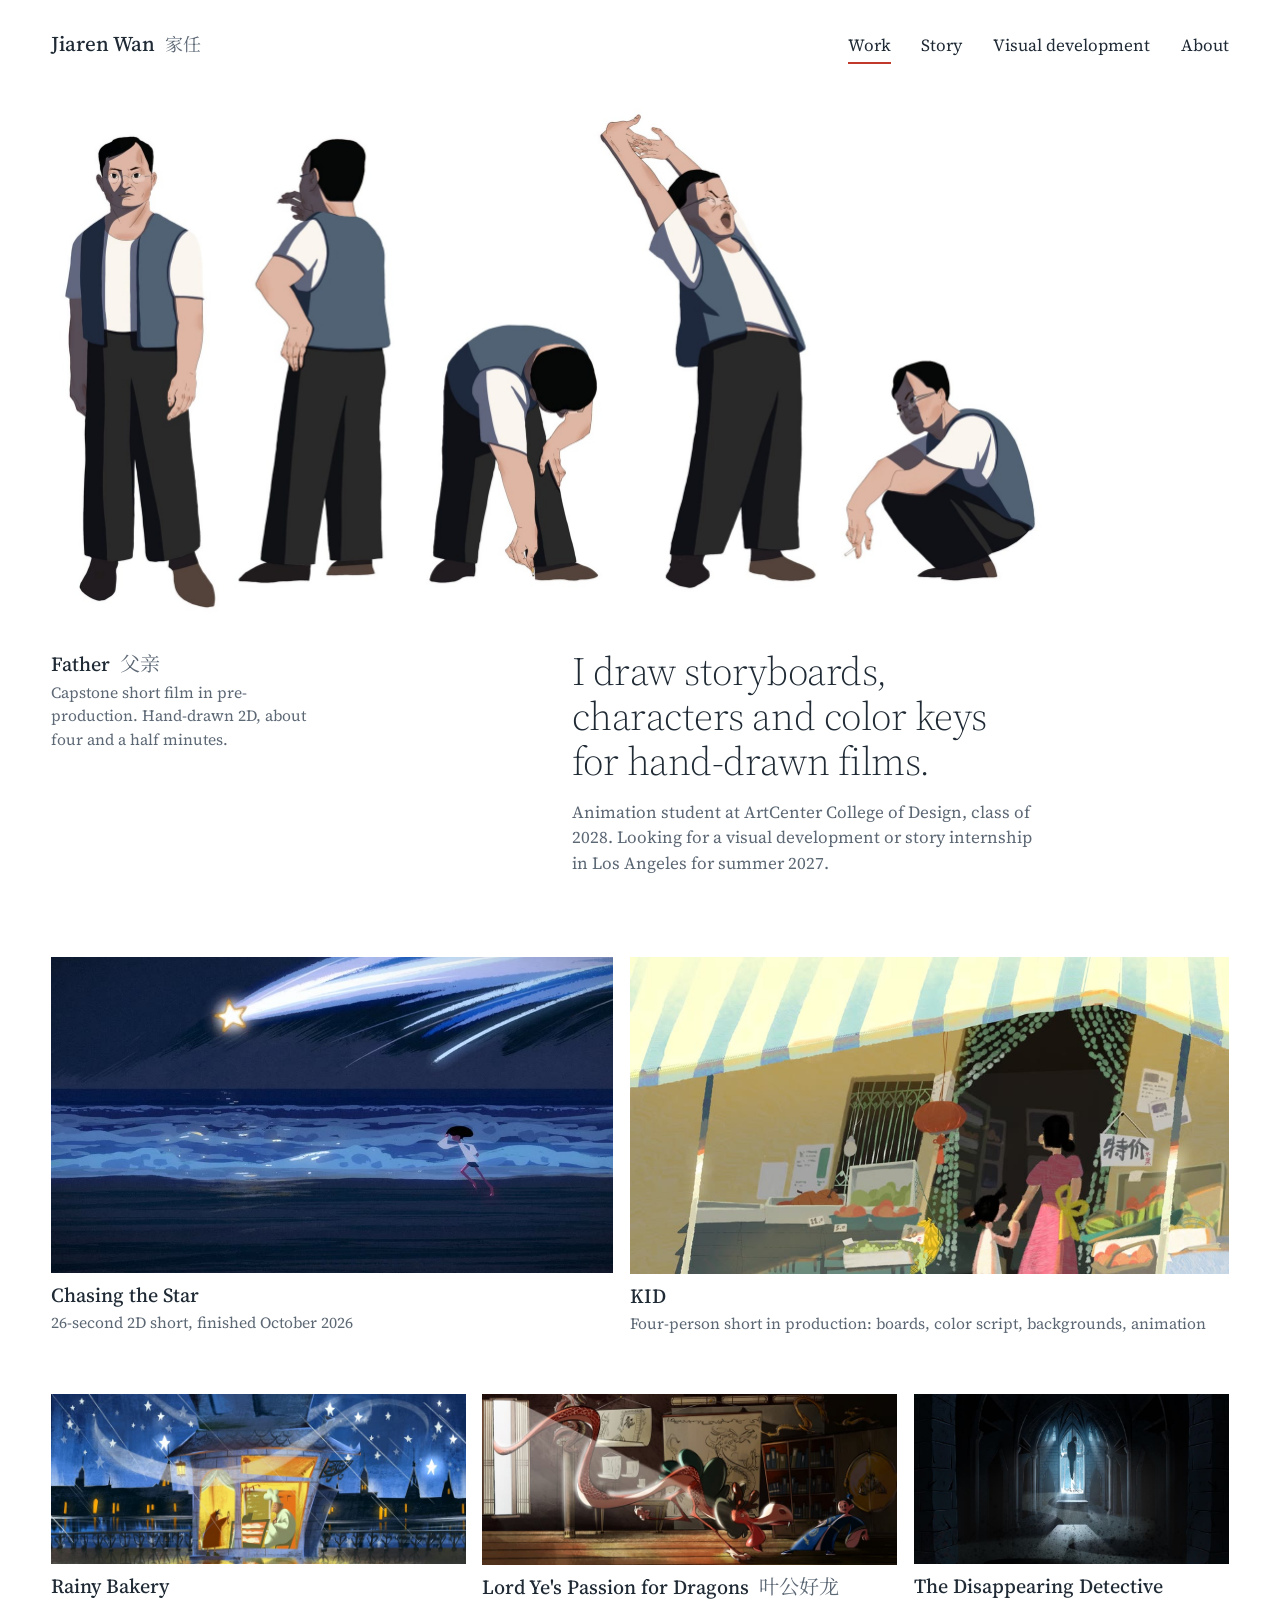
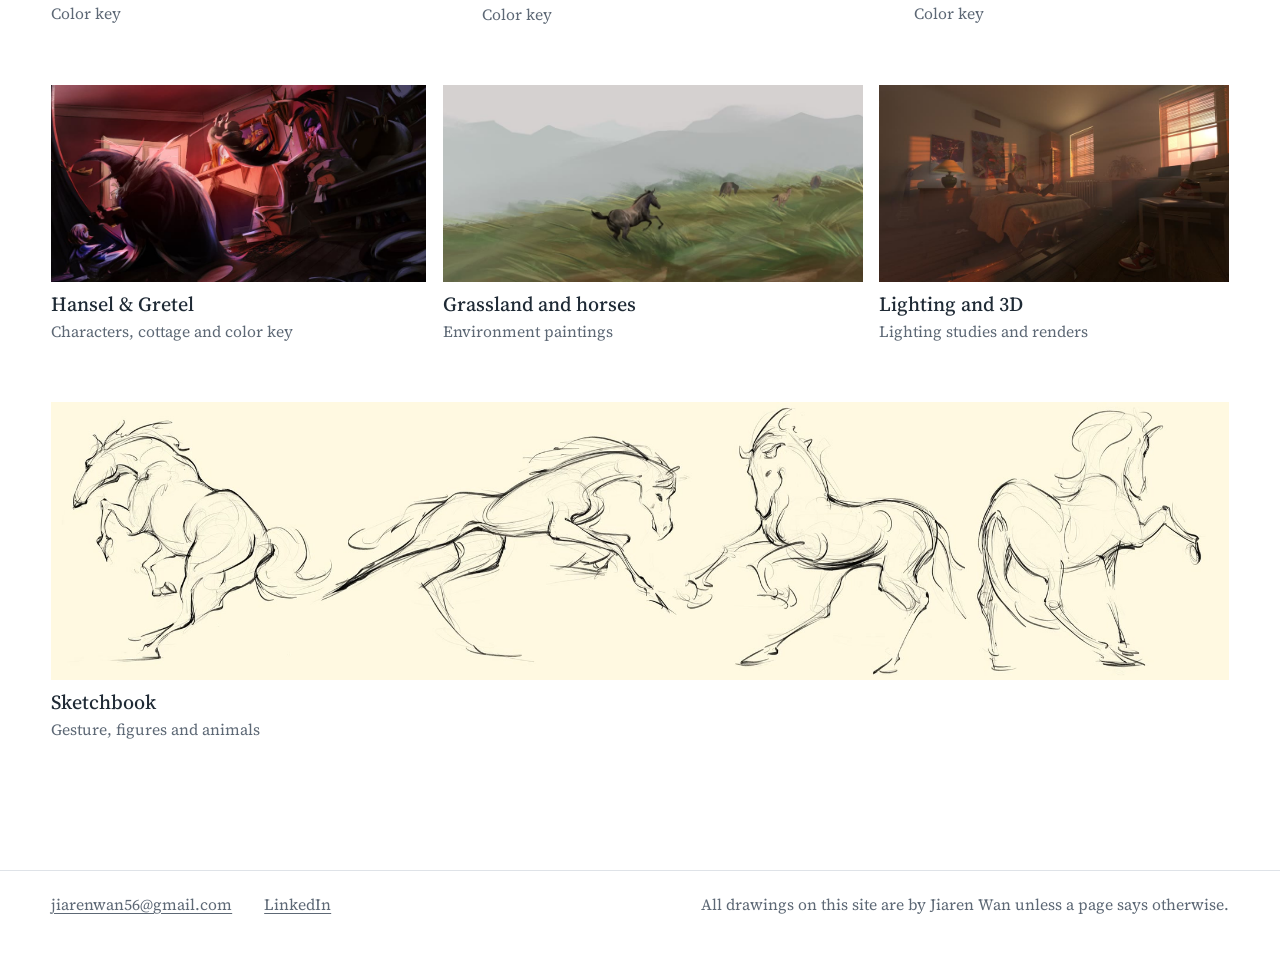
==== index.html @ a1bbcafe "Publish portfolio site Co-Authored-By: Claude Fable 5.2 <noreply@anthropic.com>" ====
<!doctype html>
<html lang="en">
<head>
<meta charset="utf-8">
<meta name="viewport" content="width=device-width, initial-scale=1">
<title>Jiaren Wan · Visual development and story</title>
<meta name="description" content="Jiaren Wan, visual development and story artist. Animation student at ArtCenter College of Design, class of 2028.">
<meta property="og:title" content="Jiaren Wan · Visual development and story">
<meta property="og:description" content="Jiaren Wan, visual development and story artist. Animation student at ArtCenter College of Design, class of 2028.">
<meta property="og:type" content="website">
<link rel="icon" href="data:image/svg+xml,%3Csvg xmlns='http://www.w3.org/2000/svg' viewBox='0 0 32 32'%3E%3Crect width='32' height='32' fill='%231f2a35'/%3E%3Ccircle cx='16' cy='16' r='5' fill='%23c0392b'/%3E%3C/svg%3E">
<link rel="preconnect" href="https://fonts.googleapis.com">
<link rel="preconnect" href="https://fonts.gstatic.com" crossorigin>
<link rel="stylesheet" href="https://fonts.googleapis.com/css2?family=Noto+Serif+SC:wght@400;500&family=Source+Serif+4:ital,opsz,wght@0,8..60,300..600;1,8..60,300..600&display=swap">
<link rel="stylesheet" href="assets/site.css">
</head>
<body>
<a class="skip" href="#main">Skip to the work</a>
<header class="site-head">
  <a class="site-name" href="index.html">Jiaren Wan<span class="zh" lang="zh-Hans">家任</span></a>
  <nav class="site-nav" aria-label="Sections"><a href="index.html" aria-current="page">Work</a><a href="story.html">Story</a><a href="visdev.html">Visual development</a><a href="about.html">About</a></nav>
</header>
<main id="main">
<section class="hero">
  <a class="hero-art" href="father.html"><img src="media/father-poses-2000.jpg" srcset="media/father-poses-900.jpg 900w, media/father-poses-2000.jpg 2000w" sizes="(min-width: 1400px) 1290px, 94vw" width="2242" height="1172" alt="Five poses of the father from the short film Father: standing, smoking with his back turned, bending down, stretching, squatting with a cigarette." fetchpriority="high"></a>
  <div class="hero-text">
    <p class="hero-label"><a href="father.html"><span class="hero-title">Father<span class="zh" lang="zh-Hans">父亲</span></span><span class="hero-line">Capstone short film in pre-production. Hand-drawn 2D, about four and a half minutes.</span></a></p>
    <div class="hero-say">
      <h1>I draw storyboards, characters and color keys for hand-drawn films.</h1>
      <p>Animation student at ArtCenter College of Design, class of 2028. Looking for a visual development or story internship in Los Angeles for summer 2027.</p>
    </div>
  </div>
</section>
<section class="wall" aria-label="Projects">
<div class="wall-row"><a class="tile" href="chasing-the-star.html" style="--r:1.7778;--echo:#2a5bd7"><img src="media/cts-beach-run-900.jpg" srcset="media/cts-beach-run-900.jpg 900w, media/cts-beach-run-2000.jpg 1600w" sizes="(min-width: 720px) 48vw, 100vw" width="1600" height="900" alt="" loading="lazy" decoding="async"><span class="tile-title">Chasing the Star</span><span class="tile-line">26-second 2D short, finished October 2026</span></a><a class="tile" href="kid.html" style="--r:1.8935;--echo:#c79a2b"><img src="media/kid-a01-char-900.jpg" srcset="media/kid-a01-char-900.jpg 900w, media/kid-a01-char-2000.jpg 2000w" sizes="(min-width: 720px) 52vw, 100vw" width="2560" height="1352" alt="" loading="lazy" decoding="async"><span class="tile-title">KID</span><span class="tile-line">Four-person short in production: boards, color script, backgrounds, animation</span></a></div>
<div class="wall-row"><a class="tile" href="color-keys.html#rainy-bakery" style="--r:2.4336;--echo:#e0a11c"><img src="media/bakery-key-900.jpg" srcset="media/bakery-key-900.jpg 900w, media/bakery-key-2000.jpg 2000w" sizes="(min-width: 720px) 36vw, 100vw" width="2419" height="994" alt="" loading="lazy" decoding="async"><span class="tile-title">Rainy Bakery</span><span class="tile-line">Color key</span></a><a class="tile" href="color-keys.html#lord-ye" style="--r:2.4370;--echo:#b4483a"><img src="media/dragon-key-900.jpg" srcset="media/dragon-key-900.jpg 900w, media/dragon-key-2000.jpg 2000w" sizes="(min-width: 720px) 36vw, 100vw" width="2437" height="1000" alt="" loading="lazy" decoding="async"><span class="tile-title">Lord Ye's Passion for Dragons<span class="zh" lang="zh-Hans">叶公好龙</span></span><span class="tile-line">Color key</span></a><a class="tile" href="color-keys.html#detective" style="--r:1.8513;--echo:#5b8fb0"><img src="media/detective-key-900.jpg" srcset="media/detective-key-900.jpg 900w, media/detective-key-2000.jpg 2000w" sizes="(min-width: 720px) 28vw, 100vw" width="2253" height="1217" alt="" loading="lazy" decoding="async"><span class="tile-title">The Disappearing Detective</span><span class="tile-line">Color key</span></a></div>
<div class="wall-row"><a class="tile" href="hansel-gretel.html" style="--r:1.9071;--echo:#8a3f8f"><img src="media/hg-key-900.jpg" srcset="media/hg-key-900.jpg 900w, media/hg-key-2000.jpg 2000w" sizes="(min-width: 720px) 33vw, 100vw" width="2401" height="1259" alt="" loading="lazy" decoding="async"><span class="tile-title">Hansel &amp; Gretel</span><span class="tile-line">Characters, cottage and color key</span></a><a class="tile" href="grassland.html" style="--r:2.1333;--echo:#6f8f4e"><img src="media/grass1-900.jpg" srcset="media/grass1-900.jpg 900w, media/grass1-2000.jpg 2000w" sizes="(min-width: 720px) 37vw, 100vw" width="2560" height="1200" alt="" loading="lazy" decoding="async"><span class="tile-title">Grassland and horses</span><span class="tile-line">Environment paintings</span></a><a class="tile" href="lighting.html" style="--r:1.7778;--echo:#c8752a"><img src="media/light-bedroom-900.jpg" srcset="media/light-bedroom-900.jpg 900w, media/light-bedroom-2000.jpg 1920w" sizes="(min-width: 720px) 31vw, 100vw" width="1920" height="1080" alt="" loading="lazy" decoding="async"><span class="tile-title">Lighting and 3D</span><span class="tile-line">Lighting studies and renders</span></a></div>
<div class="wall-row"><a class="tile" href="sketchbook.html" style="--r:4.2384;--echo:#a8873a"><img src="media/horses4-900.jpg" srcset="media/horses4-900.jpg 900w, media/horses4-2000.jpg 2000w" sizes="(min-width: 720px) 100vw, 100vw" width="2560" height="604" alt="" loading="lazy" decoding="async"><span class="tile-title">Sketchbook</span><span class="tile-line">Gesture, figures and animals</span></a></div>
</section>
</main>
<footer class="site-foot">
  <p><a href="mailto:jiarenwan56@gmail.com">jiarenwan56@gmail.com</a></p>
  <p><a href="https://www.linkedin.com/in/jiaren-wan-829894432">LinkedIn</a></p>
  <p class="foot-note">All drawings on this site are by Jiaren Wan unless a page says otherwise.</p>
</footer>
<dialog class="viewer" aria-label="Image viewer">
  <button class="viewer-close" type="button">Close</button>
  <button class="viewer-prev" type="button" aria-label="Previous image">Previous</button>
  <img alt="">
  <button class="viewer-next" type="button" aria-label="Next image">Next</button>
  <p class="viewer-cap"></p>
</dialog>
<script src="assets/site.js" defer></script>
</body>
</html>
---- assets/site.css ----
/*
  Jiaren Wan — site styles.
  The page is the paper: his character sheets are drawn on white, so the page is white and the
  figures stand on it without a frame. Text is the father's navy. Each page takes one accent
  (--echo) from its own artwork.
*/
:root {
  --paper: #ffffff;
  --ink: #1f2a35;      /* the father's navy */
  --soft: #5d6875;     /* blue-grey, secondary text */
  --line: #dfe3e8;
  --wash: #f2f4f6;
  --echo: #c0392b;     /* the red lighter; pages override this */
  --serif: "Source Serif 4", "Noto Serif SC", "Songti SC", "STSong", "SimSun", Georgia, serif;
  --wide: 1400px;
  --gutter: clamp(16px, 4vw, 56px);
  --gap: clamp(10px, 1.3vw, 18px);
}

*,
*::before,
*::after { box-sizing: border-box; }

html { font-size: 17px; -webkit-text-size-adjust: 100%; scroll-behavior: smooth; }

body {
  margin: 0;
  background: var(--paper);
  color: var(--ink);
  font-family: var(--serif);
  font-optical-sizing: auto;
  line-height: 1.5;
  -webkit-font-smoothing: antialiased;
  text-rendering: optimizeLegibility;
}

::selection { background: var(--echo); color: #fff; }

a { color: inherit; text-decoration-thickness: 1px; text-underline-offset: 0.22em; }
a:hover { text-decoration-color: var(--echo); text-decoration-thickness: 2px; }
:focus-visible { outline: 2px solid var(--echo); outline-offset: 3px; }

img, video { max-width: 100%; }
h1, h2, h3, p, dl, dd, figure, ul { margin: 0; }

.zh { font-weight: 400; color: var(--soft); }

.skip { position: absolute; left: -999px; top: 0; background: var(--ink); color: #fff; padding: 10px 16px; z-index: 10; }
.skip:focus { left: 0; }

/* ---- header and footer ---- */
.site-head {
  max-width: var(--wide);
  margin: 0 auto;
  padding: 28px var(--gutter) 0;
  display: flex;
  flex-wrap: wrap;
  align-items: baseline;
  justify-content: space-between;
  gap: 10px 32px;
}
.site-name { font-size: 1.24rem; font-weight: 500; text-decoration: none; }
.site-name .zh { margin-left: 0.55em; font-size: 1.06rem; }
.site-nav { display: flex; flex-wrap: wrap; gap: 6px clamp(16px, 2.4vw, 34px); }
.site-nav a { text-decoration: none; padding: 4px 0 3px; border-bottom: 2px solid transparent; }
.site-nav a:hover { border-bottom-color: var(--line); }
.site-nav a[aria-current="page"] { border-bottom-color: var(--echo); }

main { max-width: var(--wide); margin: 0 auto; padding: 0 var(--gutter); }

.site-foot {
  max-width: var(--wide);
  margin: clamp(64px, 10vw, 140px) auto 0;
  padding: 22px var(--gutter) 44px;
  border-top: 1px solid var(--line);
  display: flex;
  flex-wrap: wrap;
  gap: 6px 32px;
  color: var(--soft);
  font-size: 0.92rem;
}
.site-foot .foot-note { margin-left: auto; }

/* ---- home: the father stands on the page ---- */
.hero { padding-top: clamp(18px, 4vh, 44px); }
.hero-art { display: block; }
.hero-art img {
  display: block;
  width: 100%;
  height: auto;
  max-height: 58vh;
  object-fit: contain;
  object-position: left center;
}
.hero-text {
  display: grid;
  grid-template-columns: minmax(0, 5fr) minmax(0, 7fr);
  gap: 20px clamp(24px, 4vw, 56px);
  align-items: start;
  margin-top: clamp(14px, 3vh, 30px);
  padding-bottom: clamp(48px, 9vh, 104px);
}
.hero-label a { text-decoration: none; display: block; max-width: 30ch; }
.hero-title { display: block; font-size: 1.18rem; font-weight: 500; }
.hero-title .zh { margin-left: 0.5em; }
.hero-line { display: block; color: var(--soft); font-size: 0.92rem; margin-top: 2px; }
.hero-label a:hover .hero-title { text-decoration: underline; text-decoration-color: var(--echo); text-decoration-thickness: 2px; }
.hero-say h1 {
  font-size: clamp(1.7rem, 3.1vw, 2.65rem);
  font-weight: 300;
  line-height: 1.14;
  letter-spacing: -0.012em;
  max-width: 22ch;
  text-wrap: balance;
}
.hero-say p { margin-top: 0.9em; color: var(--soft); max-width: 52ch; }

/* ---- home: the wall. Each row is hung at one height; widths follow the pictures. ---- */
.wall { display: grid; gap: clamp(30px, 4.6vw, 64px); }
.wall-row { display: flex; gap: var(--gap); align-items: flex-start; }
.tile { flex: var(--r) 1 0px; min-width: 0; display: block; text-decoration: none; }
.tile img { display: block; width: 100%; height: auto; background: var(--wash); }
.tile-title {
  display: inline-block;
  margin-top: 10px;
  padding-bottom: 2px;
  font-size: 1.18rem;
  font-weight: 500;
  line-height: 1.25;
  background: linear-gradient(var(--echo), var(--echo)) left bottom / 0 2px no-repeat;
  transition: background-size 0.28s ease;
}
.tile-title .zh { margin-left: 0.5em; }
.tile:hover .tile-title,
.tile:focus-visible .tile-title { background-size: 100% 2px; }
.tile-line { display: block; color: var(--soft); font-size: 0.92rem; margin-top: 1px; }

/* ---- page heads ---- */
.project-head,
.seq-head,
.about-cols {
  display: grid;
  grid-template-columns: minmax(0, 5fr) minmax(0, 7fr);
  gap: 24px clamp(24px, 4vw, 56px);
  align-items: start;
}
.project-head { padding: clamp(32px, 7vh, 84px) 0 0; }
.project-head h1,
.page-head h1 {
  font-size: clamp(2.4rem, 5.4vw, 4.1rem);
  font-weight: 300;
  line-height: 1.02;
  letter-spacing: -0.018em;
  text-wrap: balance;
}
.project-head h1 .zh { display: block; font-size: 0.4em; letter-spacing: 0.1em; margin-top: 0.5em; }
.page-head { padding: clamp(32px, 7vh, 84px) 0 0; }
.page-head .lead { margin-top: 0.7em; max-width: 44ch; }

.lead {
  font-size: clamp(1.3rem, 2.1vw, 1.82rem);
  font-weight: 300;
  line-height: 1.26;
  letter-spacing: -0.006em;
}
.lead.quote { font-style: italic; }
.project-say .lead { max-width: 30ch; margin-bottom: 0.9em; }
.project-say p:not(.lead),
.about-say p:not(.lead) { max-width: 62ch; line-height: 1.6; }
.project-say p + p,
.about-say p + p { margin-top: 0.85em; }
.more { margin-top: 1.1em; }

.facts { margin-top: clamp(20px, 3vw, 36px); display: grid; gap: 10px; max-width: 44ch; }
.facts > div { display: grid; grid-template-columns: 6.6em minmax(0, 1fr); gap: 0 14px; }
.facts dt { color: var(--soft); font-size: 0.92rem; padding-top: 0.08em; }
.facts dd { line-height: 1.42; }

/* ---- blocks and rows of pictures ---- */
.block { margin-top: clamp(52px, 8.5vw, 112px); scroll-margin-top: 24px; }
.block h2 { font-size: 1.5rem; font-weight: 400; line-height: 1.2; letter-spacing: -0.005em; }
.block h2 .zh { margin-left: 0.6em; font-size: 0.86em; }
.block h2 a { text-decoration: none; }
.block h2 a:hover { text-decoration: underline; text-decoration-color: var(--echo); text-decoration-thickness: 2px; }
.note { color: var(--soft); max-width: 62ch; margin-top: 6px; }
.block > .row:first-of-type,
.seq-head + .row { margin-top: 20px; }

/* A row is never taller than --h (80% of the screen unless a row says otherwise): width = height × sum of ratios. */
.row {
  display: flex;
  gap: var(--gap);
  align-items: flex-start;
  max-width: min(var(--max, 100%), calc(var(--sum, 100) * var(--h, 80vh)));
}
.row + .row { margin-top: calc(var(--gap) + 8px); }
.item { flex: var(--r) 1 0px; min-width: 0; }
.item img,
.item video { display: block; width: 100%; height: auto; }
.item video { background: var(--wash); outline: 1px solid var(--line); outline-offset: -1px; accent-color: var(--echo); }
.item a.zoom { display: block; cursor: zoom-in; }
.item figcaption { margin-top: 6px; color: var(--soft); font-size: 0.86rem; line-height: 1.35; }

/* Sketchbook: figures set out one by one, each taking about the same area, feet on one line. */
.flow {
  --fs: clamp(170px, 18.5vw, 262px);
  display: flex;
  flex-wrap: wrap;
  align-items: flex-end;
  gap: clamp(26px, 3.4vw, 52px) clamp(18px, 2.4vw, 36px);
  margin-top: 22px;
}
.flow .item { flex: 0 0 auto; width: calc(var(--fs) * var(--k)); }
.flow + .row { margin-top: clamp(30px, 4.4vw, 56px); }

.seq-label { margin-top: 4px; }
.seq-head .note { margin-top: 0; padding-top: 0.25em; }

/* ---- credits ---- */
.credit-cols { display: grid; grid-template-columns: 1fr 1fr; gap: 28px clamp(24px, 4vw, 56px); margin-top: 18px; }
.credit-cols h3 { font-size: 1rem; font-weight: 600; }
.credit-cols ul { padding-left: 1.1em; margin-top: 8px; max-width: 58ch; }
.credit-cols li { margin-top: 0.45em; line-height: 1.5; }
.credit-cols li::marker { color: var(--echo); }

.next { margin-top: clamp(60px, 9vw, 128px); font-size: 1.35rem; font-weight: 300; }

/* ---- about ---- */
.about-cols { margin-top: clamp(24px, 4vw, 44px); }
.about-say { grid-column: 2; grid-row: 1; }
.about-side { grid-column: 1; grid-row: 1; }
.about-side .facts:first-child { margin-top: 0.3em; }
.about-say .lead { max-width: 34ch; margin-bottom: 0.9em; }

/* ---- image viewer ---- */
.viewer {
  position: fixed;
  inset: 0;
  border: 0;
  padding: 0;
  margin: 0;
  width: 100%;
  height: 100%;
  max-width: none;
  max-height: none;
  background: #12171d;
  color: #e9edf1;
}
.viewer[open] {
  display: grid;
  grid-template-columns: auto minmax(0, 1fr) auto;
  grid-template-rows: auto minmax(0, 1fr) auto;
}
.viewer::backdrop { background: #12171d; }
.viewer img { grid-column: 2; grid-row: 2; place-self: center; max-width: 100%; max-height: 100%; object-fit: contain; }
.viewer button {
  font: inherit;
  color: inherit;
  background: none;
  border: 0;
  padding: 16px 20px;
  cursor: pointer;
}
.viewer button:hover { text-decoration: underline; text-decoration-color: var(--echo); text-decoration-thickness: 2px; text-underline-offset: 0.22em; }
.viewer-close { grid-column: 3; grid-row: 1; justify-self: end; }
.viewer-prev { grid-column: 1; grid-row: 2; align-self: center; }
.viewer-next { grid-column: 3; grid-row: 2; align-self: center; }
.viewer-cap { grid-column: 1 / -1; grid-row: 3; text-align: center; padding: 12px 20px 18px; font-size: 0.92rem; color: #b9c2cc; min-height: 3em; }

/* ---- small screens: one picture per line ---- */
@media (max-width: 719px) {
  html { font-size: 16px; }
  .site-head { padding-top: 20px; }
  .hero-text,
  .project-head,
  .seq-head,
  .about-cols,
  .credit-cols { grid-template-columns: minmax(0, 1fr); }
  .hero-say { grid-row: 1; }
  .about-say,
  .about-side { grid-column: 1; grid-row: auto; }
  .wall-row,
  .row { flex-direction: column; max-width: none; }
  .wall-row { gap: clamp(26px, 7vw, 40px); }
  .tile,
  .item { flex: none; width: 100%; }
  .row { gap: 18px; }
  .item img { width: auto; max-width: 100%; max-height: 78vh; }
  .row.keep { flex-direction: row; gap: 10px; }
  .row.keep > .item { flex: var(--r) 1 0px; width: auto; }
  .row.keep .item img { width: 100%; max-height: none; }
  .flow { --fs: 44vw; gap: 26px 4vw; }
  .flow .item { flex: 0 0 auto; width: calc(var(--fs) * min(var(--k), 1.9)); }
  .flow .item img { width: 100%; max-height: none; }
  .site-foot .foot-note { margin-left: 0; flex-basis: 100%; }
  .viewer[open] { grid-template-columns: minmax(0, 1fr) minmax(0, 1fr); grid-template-rows: auto minmax(0, 1fr) auto auto; }
  .viewer-close { grid-column: 2; }
  .viewer img { grid-column: 1 / -1; grid-row: 2; }
  .viewer-prev { grid-column: 1; grid-row: 3; justify-self: start; }
  .viewer-next { grid-column: 2; grid-row: 3; justify-self: end; }
  .viewer-cap { grid-row: 4; }
}

@media (prefers-reduced-motion: reduce) {
  html { scroll-behavior: auto; }
  .tile-title { transition: none; }
}
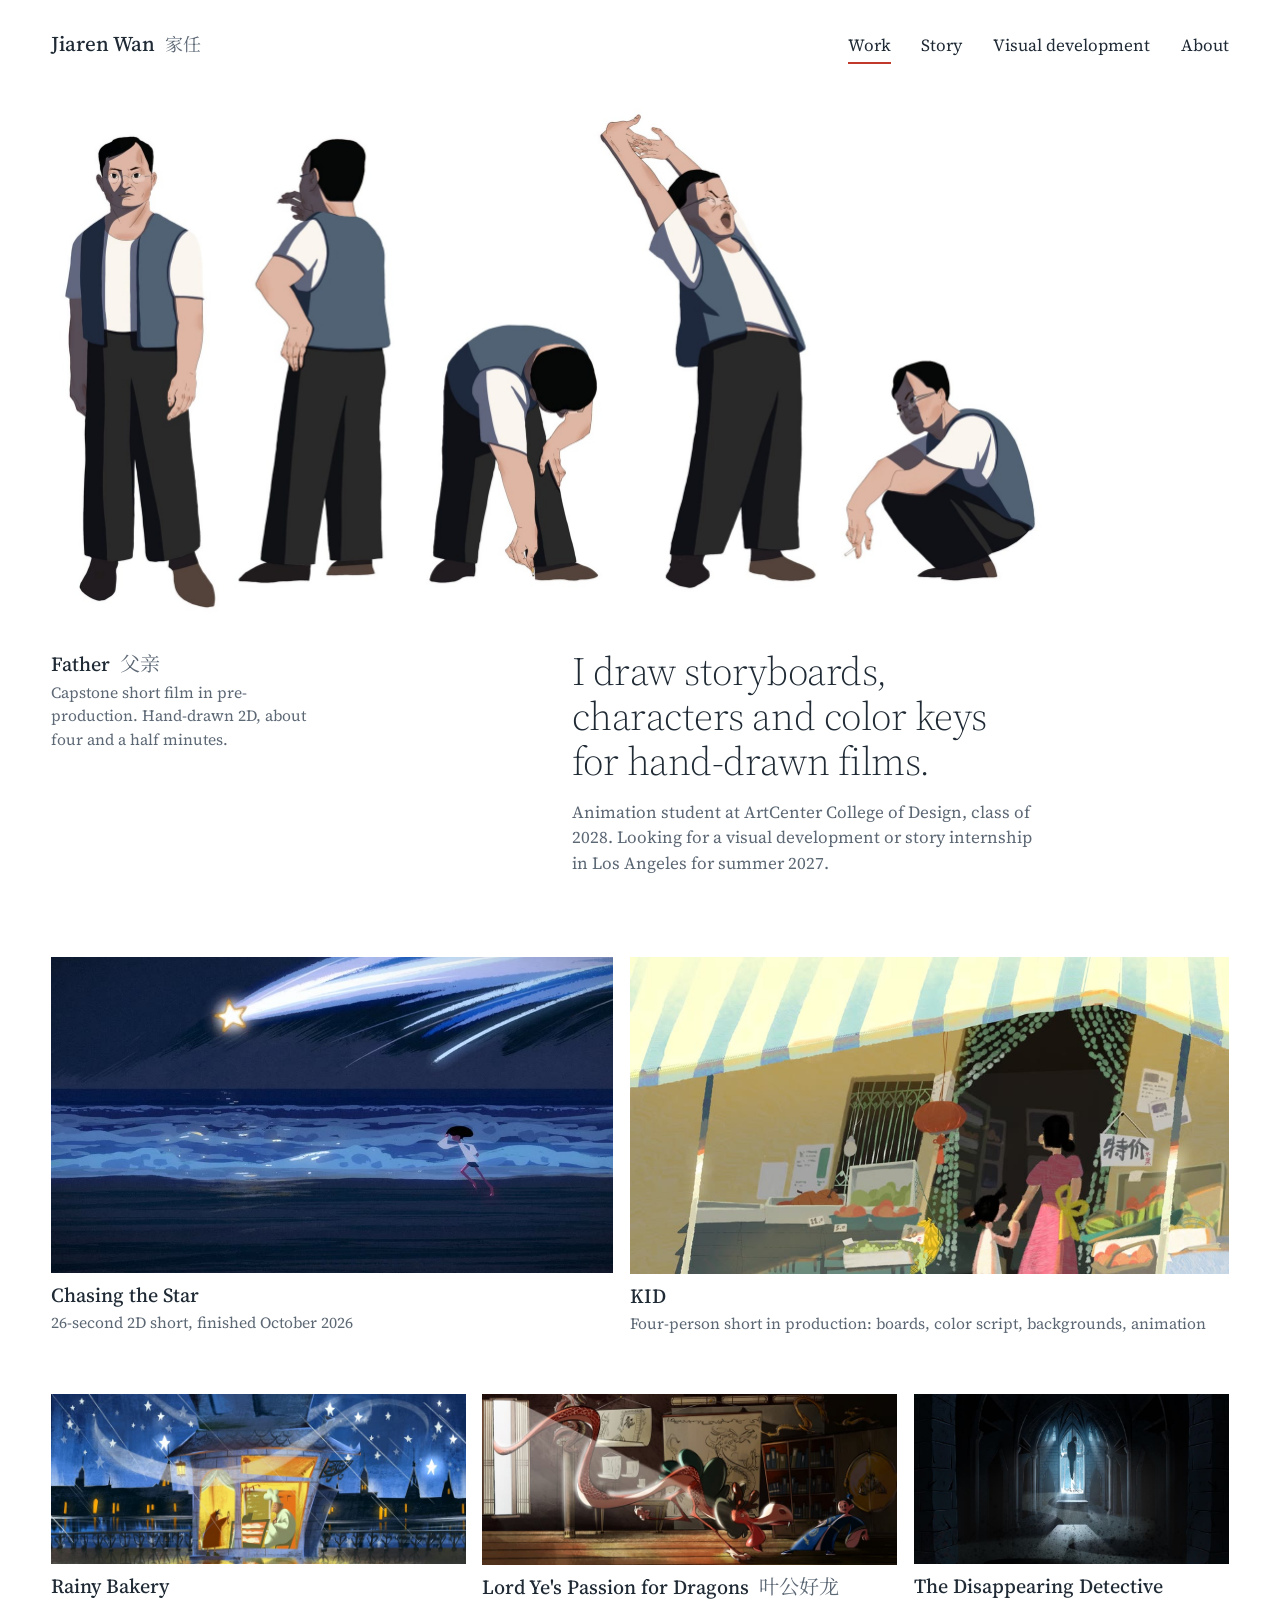
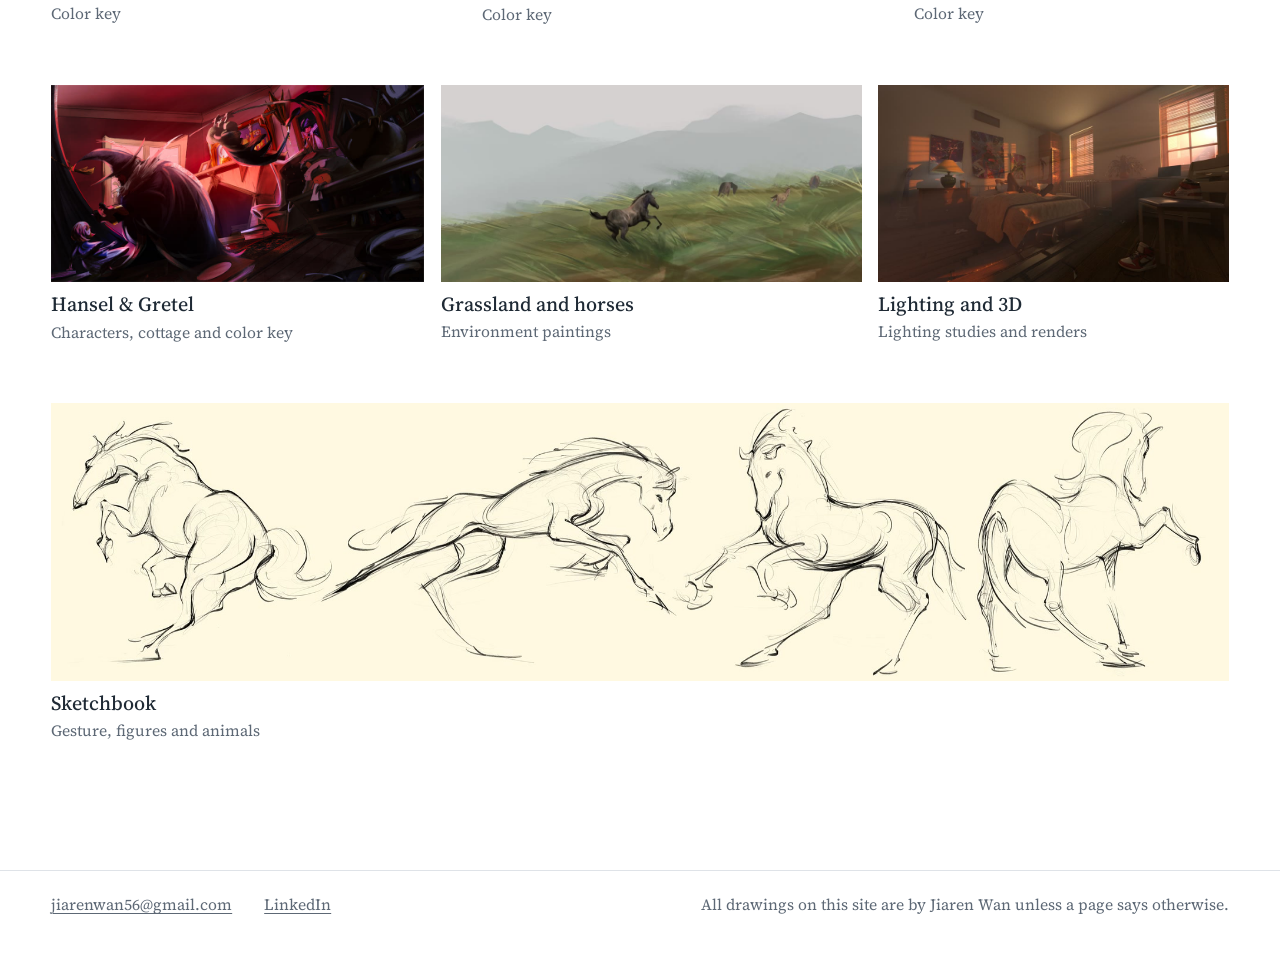
==== commit 5ee6d39b: "Re-lay out Hansel & Gretel and color key boards The twelve Procreate presentation boards are rebuilt" ====
--- a/index.html
+++ b/index.html
@@ -8,6 +8,10 @@
 <meta property="og:title" content="Jiaren Wan · Visual development and story">
 <meta property="og:description" content="Jiaren Wan, visual development and story artist. Animation student at ArtCenter College of Design, class of 2028.">
 <meta property="og:type" content="website">
+<link rel="canonical" href="https://jiarenwan.art/">
+<meta property="og:url" content="https://jiarenwan.art/">
+<meta property="og:image" content="https://jiarenwan.art/media/father-poses-2000.jpg">
+<meta name="twitter:card" content="summary_large_image">
 <link rel="icon" href="data:image/svg+xml,%3Csvg xmlns='http://www.w3.org/2000/svg' viewBox='0 0 32 32'%3E%3Crect width='32' height='32' fill='%231f2a35'/%3E%3Ccircle cx='16' cy='16' r='5' fill='%23c0392b'/%3E%3C/svg%3E">
 <link rel="preconnect" href="https://fonts.googleapis.com">
 <link rel="preconnect" href="https://fonts.gstatic.com" crossorigin>
@@ -34,7 +38,7 @@
 <section class="wall" aria-label="Projects">
 <div class="wall-row"><a class="tile" href="chasing-the-star.html" style="--r:1.7778;--echo:#2a5bd7"><img src="media/cts-beach-run-900.jpg" srcset="media/cts-beach-run-900.jpg 900w, media/cts-beach-run-2000.jpg 1600w" sizes="(min-width: 720px) 48vw, 100vw" width="1600" height="900" alt="" loading="lazy" decoding="async"><span class="tile-title">Chasing the Star</span><span class="tile-line">26-second 2D short, finished October 2026</span></a><a class="tile" href="kid.html" style="--r:1.8935;--echo:#c79a2b"><img src="media/kid-a01-char-900.jpg" srcset="media/kid-a01-char-900.jpg 900w, media/kid-a01-char-2000.jpg 2000w" sizes="(min-width: 720px) 52vw, 100vw" width="2560" height="1352" alt="" loading="lazy" decoding="async"><span class="tile-title">KID</span><span class="tile-line">Four-person short in production: boards, color script, backgrounds, animation</span></a></div>
 <div class="wall-row"><a class="tile" href="color-keys.html#rainy-bakery" style="--r:2.4336;--echo:#e0a11c"><img src="media/bakery-key-900.jpg" srcset="media/bakery-key-900.jpg 900w, media/bakery-key-2000.jpg 2000w" sizes="(min-width: 720px) 36vw, 100vw" width="2419" height="994" alt="" loading="lazy" decoding="async"><span class="tile-title">Rainy Bakery</span><span class="tile-line">Color key</span></a><a class="tile" href="color-keys.html#lord-ye" style="--r:2.4370;--echo:#b4483a"><img src="media/dragon-key-900.jpg" srcset="media/dragon-key-900.jpg 900w, media/dragon-key-2000.jpg 2000w" sizes="(min-width: 720px) 36vw, 100vw" width="2437" height="1000" alt="" loading="lazy" decoding="async"><span class="tile-title">Lord Ye's Passion for Dragons<span class="zh" lang="zh-Hans">叶公好龙</span></span><span class="tile-line">Color key</span></a><a class="tile" href="color-keys.html#detective" style="--r:1.8513;--echo:#5b8fb0"><img src="media/detective-key-900.jpg" srcset="media/detective-key-900.jpg 900w, media/detective-key-2000.jpg 2000w" sizes="(min-width: 720px) 28vw, 100vw" width="2253" height="1217" alt="" loading="lazy" decoding="async"><span class="tile-title">The Disappearing Detective</span><span class="tile-line">Color key</span></a></div>
-<div class="wall-row"><a class="tile" href="hansel-gretel.html" style="--r:1.9071;--echo:#8a3f8f"><img src="media/hg-key-900.jpg" srcset="media/hg-key-900.jpg 900w, media/hg-key-2000.jpg 2000w" sizes="(min-width: 720px) 33vw, 100vw" width="2401" height="1259" alt="" loading="lazy" decoding="async"><span class="tile-title">Hansel &amp; Gretel</span><span class="tile-line">Characters, cottage and color key</span></a><a class="tile" href="grassland.html" style="--r:2.1333;--echo:#6f8f4e"><img src="media/grass1-900.jpg" srcset="media/grass1-900.jpg 900w, media/grass1-2000.jpg 2000w" sizes="(min-width: 720px) 37vw, 100vw" width="2560" height="1200" alt="" loading="lazy" decoding="async"><span class="tile-title">Grassland and horses</span><span class="tile-line">Environment paintings</span></a><a class="tile" href="lighting.html" style="--r:1.7778;--echo:#c8752a"><img src="media/light-bedroom-900.jpg" srcset="media/light-bedroom-900.jpg 900w, media/light-bedroom-2000.jpg 1920w" sizes="(min-width: 720px) 31vw, 100vw" width="1920" height="1080" alt="" loading="lazy" decoding="async"><span class="tile-title">Lighting and 3D</span><span class="tile-line">Lighting studies and renders</span></a></div>
+<div class="wall-row"><a class="tile" href="hansel-gretel.html" style="--r:1.8925;--echo:#8a3f8f"><img src="media/hg-key-900.jpg" srcset="media/hg-key-900.jpg 900w, media/hg-key-2000.jpg 2000w" sizes="(min-width: 720px) 33vw, 100vw" width="5000" height="2642" alt="" loading="lazy" decoding="async"><span class="tile-title">Hansel &amp; Gretel</span><span class="tile-line">Characters, cottage and color key</span></a><a class="tile" href="grassland.html" style="--r:2.1333;--echo:#6f8f4e"><img src="media/grass1-900.jpg" srcset="media/grass1-900.jpg 900w, media/grass1-2000.jpg 2000w" sizes="(min-width: 720px) 37vw, 100vw" width="2560" height="1200" alt="" loading="lazy" decoding="async"><span class="tile-title">Grassland and horses</span><span class="tile-line">Environment paintings</span></a><a class="tile" href="lighting.html" style="--r:1.7778;--echo:#c8752a"><img src="media/light-bedroom-900.jpg" srcset="media/light-bedroom-900.jpg 900w, media/light-bedroom-2000.jpg 1920w" sizes="(min-width: 720px) 31vw, 100vw" width="1920" height="1080" alt="" loading="lazy" decoding="async"><span class="tile-title">Lighting and 3D</span><span class="tile-line">Lighting studies and renders</span></a></div>
 <div class="wall-row"><a class="tile" href="sketchbook.html" style="--r:4.2384;--echo:#a8873a"><img src="media/horses4-900.jpg" srcset="media/horses4-900.jpg 900w, media/horses4-2000.jpg 2000w" sizes="(min-width: 720px) 100vw, 100vw" width="2560" height="604" alt="" loading="lazy" decoding="async"><span class="tile-title">Sketchbook</span><span class="tile-line">Gesture, figures and animals</span></a></div>
 </section>
 </main>
--- a/assets/site.css
+++ b/assets/site.css
@@ -194,6 +194,8 @@
   max-width: min(var(--max, 100%), calc(var(--sum, 100) * var(--h, 80vh)));
 }
 .row + .row { margin-top: calc(var(--gap) + 8px); }
+/* Presentation boards stack as a single column; they need more air between them than pictures in a set. */
+.row.board + .row.board { margin-top: clamp(40px, 6vw, 84px); }
 .item { flex: var(--r) 1 0px; min-width: 0; }
 .item img,
 .item video { display: block; width: 100%; height: auto; }
